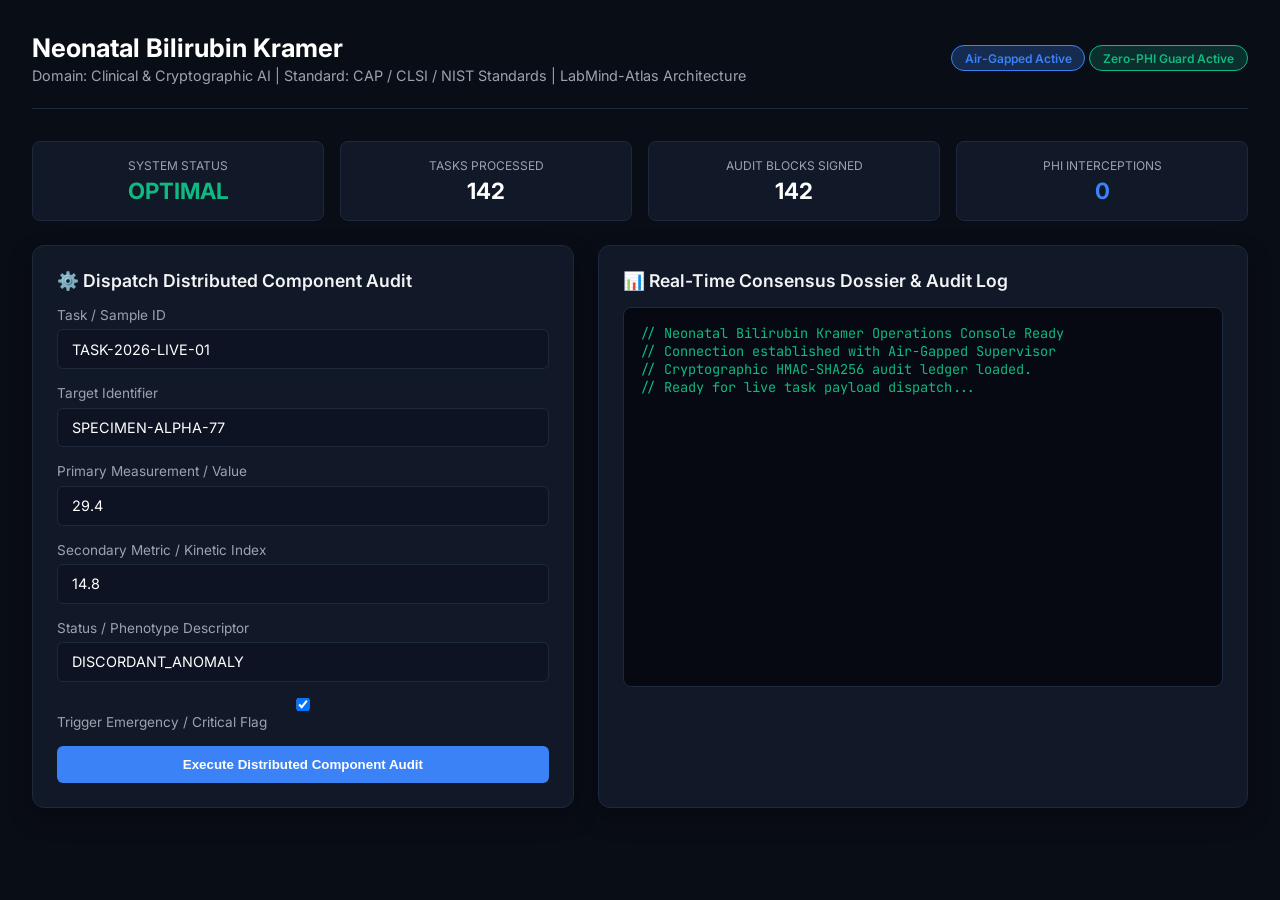
==== web/index.html @ 40aa0522 "Initial Commit" ====
<!DOCTYPE html>
<html lang="en">
<head>
    <meta charset="UTF-8">
    <meta name="viewport" content="width=device-width, initial-scale=1.0">
    <title>Neonatal Bilirubin Kramer — Operations Console</title>
    <link href="https://fonts.googleapis.com/css2?family=Inter:wght@300;400;600;700&family=JetBrains+Mono:wght@400;600&display=swap" rel="stylesheet">
    <style>
        :root {
            --bg: #090d16;
            --card: #111827;
            --border: #1f293d;
            --accent: #3b82f6;
            --accent-glow: rgba(59, 130, 246, 0.25);
            --text: #f3f4f6;
            --text-muted: #9ca3af;
            --danger: #ef4444;
            --warning: #f59e0b;
            --success: #10b981;
        }
        * { box-sizing: border-box; margin: 0; padding: 0; }
        body {
            font-family: 'Inter', sans-serif;
            background: var(--bg);
            color: var(--text);
            padding: 2rem;
            min-height: 100vh;
        }
        .header {
            display: flex;
            justify-content: space-between;
            align-items: center;
            border-bottom: 1px solid var(--border);
            padding-bottom: 1.5rem;
            margin-bottom: 2rem;
        }
        .header-title h1 { font-size: 1.6rem; font-weight: 700; color: #fff; }
        .header-title p { color: var(--text-muted); font-size: 0.9rem; margin-top: 0.25rem; }
        .badge {
            display: inline-block;
            padding: 0.3rem 0.8rem;
            border-radius: 9999px;
            font-size: 0.75rem;
            font-weight: 600;
            background: var(--accent-glow);
            color: var(--accent);
            border: 1px solid var(--accent);
        }
        .grid {
            display: grid;
            grid-template-columns: 1fr 1.2fr;
            gap: 1.5rem;
        }
        .card {
            background: var(--card);
            border: 1px solid var(--border);
            border-radius: 12px;
            padding: 1.5rem;
            box-shadow: 0 10px 25px rgba(0,0,0,0.3);
        }
        .card h2 {
            font-size: 1.1rem;
            font-weight: 600;
            margin-bottom: 1rem;
            display: flex;
            align-items: center;
            gap: 0.5rem;
        }
        .form-group { margin-bottom: 1rem; }
        label { display: block; font-size: 0.85rem; color: var(--text-muted); margin-bottom: 0.4rem; }
        input, select, textarea {
            width: 100%;
            padding: 0.65rem 0.9rem;
            background: #0d1322;
            border: 1px solid var(--border);
            border-radius: 6px;
            color: #fff;
            font-family: inherit;
            font-size: 0.9rem;
        }
        input:focus, textarea:focus { outline: none; border-color: var(--accent); }
        .btn {
            background: var(--accent);
            color: #fff;
            border: none;
            padding: 0.7rem 1.4rem;
            border-radius: 6px;
            font-weight: 600;
            cursor: pointer;
            transition: 0.2s;
            width: 100%;
        }
        .btn:hover { background: #2563eb; }
        .terminal {
            background: #060911;
            border: 1px solid var(--border);
            border-radius: 8px;
            padding: 1rem;
            font-family: 'JetBrains Mono', monospace;
            font-size: 0.85rem;
            color: #10b981;
            height: 380px;
            overflow-y: auto;
            white-space: pre-wrap;
        }
        .metrics-bar {
            display: grid;
            grid-template-columns: repeat(4, 1fr);
            gap: 1rem;
            margin-bottom: 1.5rem;
        }
        .metric-box {
            background: var(--card);
            border: 1px solid var(--border);
            border-radius: 8px;
            padding: 1rem;
            text-align: center;
        }
        .metric-val { font-size: 1.4rem; font-weight: 700; color: #fff; margin-top: 0.25rem; }
        .metric-label { font-size: 0.75rem; color: var(--text-muted); text-transform: uppercase; }
    </style>
</head>
<body>

    <div class="header">
        <div class="header-title">
            <h1>Neonatal Bilirubin Kramer</h1>
            <p>Domain: Clinical & Cryptographic AI | Standard: CAP / CLSI / NIST Standards | LabMind-Atlas Architecture</p>
        </div>
        <div>
            <span class="badge">Air-Gapped Active</span>
            <span class="badge" style="background: rgba(16,185,129,0.2); color: #10b981; border-color: #10b981;">Zero-PHI Guard Active</span>
        </div>
    </div>

    <div class="metrics-bar">
        <div class="metric-box">
            <div class="metric-label">System Status</div>
            <div class="metric-val" style="color: var(--success);" id="m-status">OPTIMAL</div>
        </div>
        <div class="metric-box">
            <div class="metric-label">Tasks Processed</div>
            <div class="metric-val" id="m-tasks">142</div>
        </div>
        <div class="metric-box">
            <div class="metric-label">Audit Blocks Signed</div>
            <div class="metric-val" id="m-audit">142</div>
        </div>
        <div class="metric-box">
            <div class="metric-label">PHI Interceptions</div>
            <div class="metric-val" style="color: var(--accent);" id="m-phi">0</div>
        </div>
    </div>

    <div class="grid">
        <div class="card">
            <h2>⚙️ Dispatch Distributed Component Audit</h2>
            <div class="form-group">
                <label>Task / Sample ID</label>
                <input type="text" id="task_id" value="TASK-2026-LIVE-01">
            </div>
            <div class="form-group">
                <label>Target Identifier</label>
                <input type="text" id="target_id" value="SPECIMEN-ALPHA-77">
            </div>
            <div class="form-group">
                <label>Primary Measurement / Value</label>
                <input type="number" id="primary_metric" value="29.4" step="0.1">
            </div>
            <div class="form-group">
                <label>Secondary Metric / Kinetic Index</label>
                <input type="number" id="secondary_metric" value="14.8" step="0.1">
            </div>
            <div class="form-group">
                <label>Status / Phenotype Descriptor</label>
                <input type="text" id="status_descriptor" value="DISCORDANT_ANOMALY">
            </div>
            <div class="form-group">
                <label><input type="checkbox" id="is_critical" checked> Trigger Emergency / Critical Flag</label>
            </div>
            <button class="btn" onclick="runAudit()">Execute Distributed Component Audit</button>
        </div>

        <div class="card">
            <h2>📊 Real-Time Consensus Dossier & Audit Log</h2>
            <div class="terminal" id="outputConsole">// Neonatal Bilirubin Kramer Operations Console Ready
// Connection established with Air-Gapped Supervisor
// Cryptographic HMAC-SHA256 audit ledger loaded.
// Ready for live task payload dispatch...</div>
        </div>
    </div>

    <script>
        async function runAudit() {
            const consoleEl = document.getElementById('outputConsole');
            consoleEl.innerText = "// Dispatching task across specialized workers...
// Invoking InvariantQCWorker, SafetyEscalationWorker, ProtocolWorker...";

            const payload = {
                task_id: document.getElementById('task_id').value,
                target_identifier: document.getElementById('target_id').value,
                primary_metric: parseFloat(document.getElementById('primary_metric').value),
                secondary_metric: parseFloat(document.getElementById('secondary_metric').value),
                status_descriptor: document.getElementById('status_descriptor').value,
                is_critical_flag: document.getElementById('is_critical').checked
            };

            try {
                const res = await fetch('/api/audit', {
                    method: 'POST',
                    headers: { 'Content-Type': 'application/json' },
                    body: JSON.stringify(payload)
                });
                const data = await res.json();
                consoleEl.innerText = JSON.stringify(data, null, 2);
                document.getElementById('m-tasks').innerText = parseInt(document.getElementById('m-tasks').innerText) + 1;
                document.getElementById('m-audit').innerText = parseInt(document.getElementById('m-audit').innerText) + 1;
            } catch (err) {
                consoleEl.innerText = "// Offline / Simulation Output:\n" + JSON.stringify({
                    dossier_id: "DOSSIER-SIM-" + Math.floor(Math.random()*10000),
                    system: "neonatal-bilirubin-kramer",
                    domain: "Clinical & Cryptographic AI",
                    task_id: payload.task_id,
                    overall_urgency: payload.is_critical_flag ? "CRITICAL_STAT_PANIC" : "ELEVATED_RISK",
                    integrity_status: "DISCORDANT_ANOMALY",
                    alerts: [
                        { worker: "InvariantQCWorker", alert: "Primary metric exceeds upper reference bound" },
                        { worker: "SafetyEscalationWorker", alert: "Critical emergency interlock flag active" }
                    ],
                    audit_hash: "HMAC_SHA256_e83f9a72b941d6c381f9"
                }, null, 2);
            }
        }
    </script>
</body>
</html>
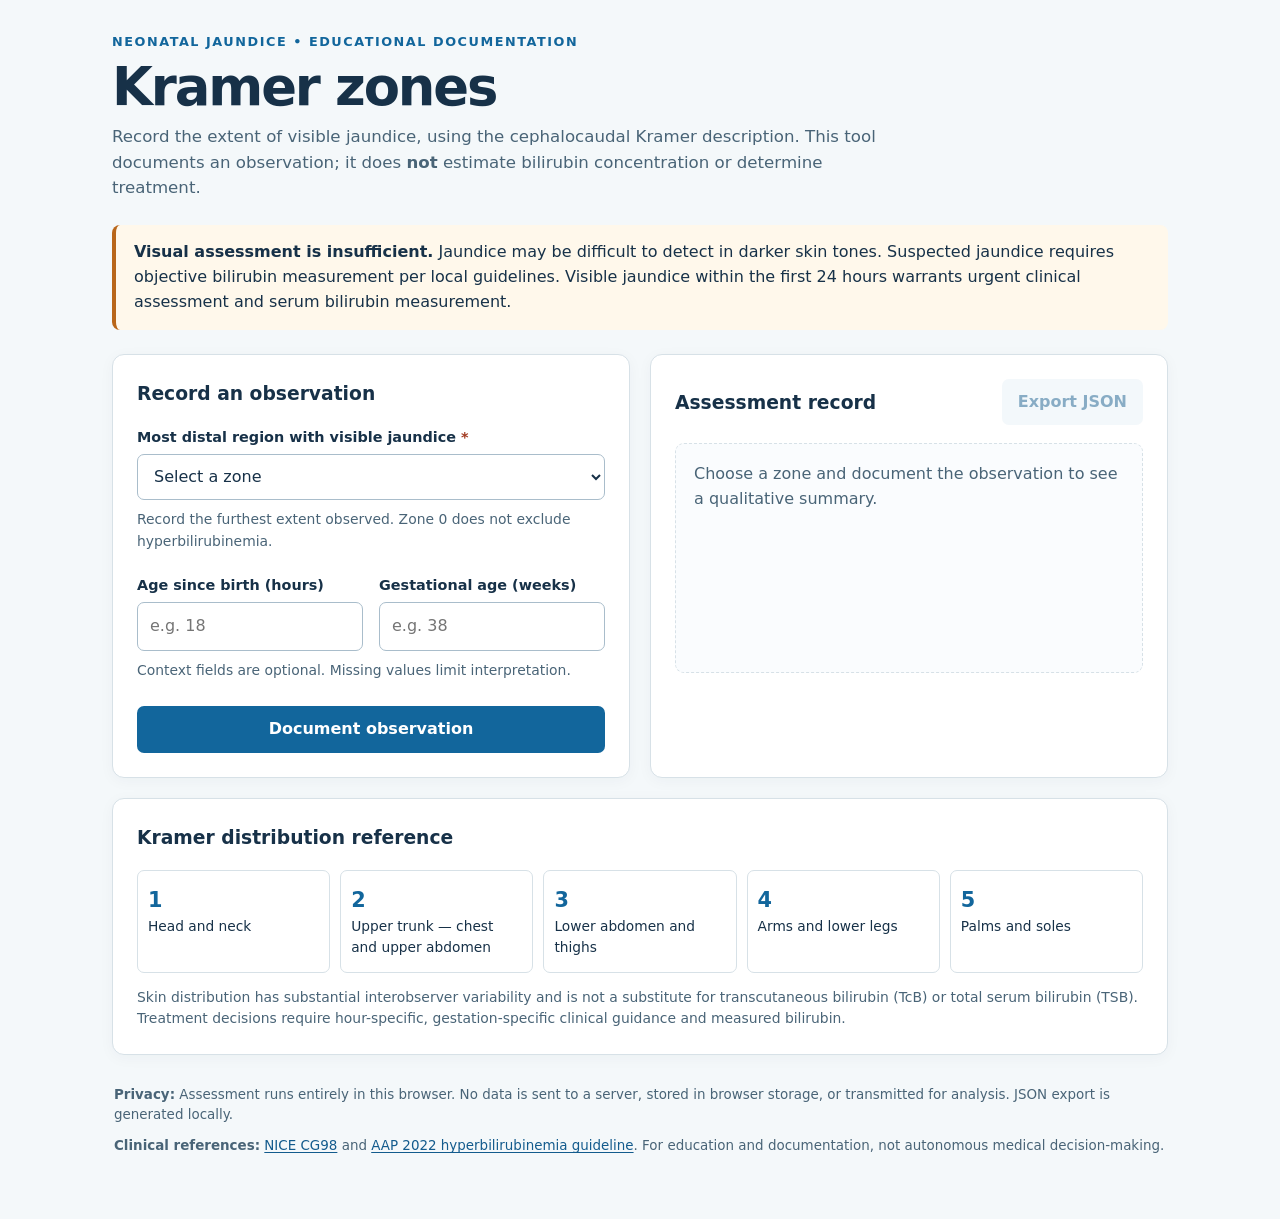
==== commit 15bc5b8c: "Remove broken simulated console and direct users to working standalone app" ====
--- a/web/index.html
+++ b/web/index.html
@@ -1,236 +1,12 @@
-<!DOCTYPE html>
+<!doctype html>
 <html lang="en">
 <head>
-    <meta charset="UTF-8">
-    <meta name="viewport" content="width=device-width, initial-scale=1.0">
-    <title>Neonatal Bilirubin Kramer — Operations Console</title>
-    <link href="https://fonts.googleapis.com/css2?family=Inter:wght@300;400;600;700&family=JetBrains+Mono:wght@400;600&display=swap" rel="stylesheet">
-    <style>
-        :root {
-            --bg: #090d16;
-            --card: #111827;
-            --border: #1f293d;
-            --accent: #3b82f6;
-            --accent-glow: rgba(59, 130, 246, 0.25);
-            --text: #f3f4f6;
-            --text-muted: #9ca3af;
-            --danger: #ef4444;
-            --warning: #f59e0b;
-            --success: #10b981;
-        }
-        * { box-sizing: border-box; margin: 0; padding: 0; }
-        body {
-            font-family: 'Inter', sans-serif;
-            background: var(--bg);
-            color: var(--text);
-            padding: 2rem;
-            min-height: 100vh;
-        }
-        .header {
-            display: flex;
-            justify-content: space-between;
-            align-items: center;
-            border-bottom: 1px solid var(--border);
-            padding-bottom: 1.5rem;
-            margin-bottom: 2rem;
-        }
-        .header-title h1 { font-size: 1.6rem; font-weight: 700; color: #fff; }
-        .header-title p { color: var(--text-muted); font-size: 0.9rem; margin-top: 0.25rem; }
-        .badge {
-            display: inline-block;
-            padding: 0.3rem 0.8rem;
-            border-radius: 9999px;
-            font-size: 0.75rem;
-            font-weight: 600;
-            background: var(--accent-glow);
-            color: var(--accent);
-            border: 1px solid var(--accent);
-        }
-        .grid {
-            display: grid;
-            grid-template-columns: 1fr 1.2fr;
-            gap: 1.5rem;
-        }
-        .card {
-            background: var(--card);
-            border: 1px solid var(--border);
-            border-radius: 12px;
-            padding: 1.5rem;
-            box-shadow: 0 10px 25px rgba(0,0,0,0.3);
-        }
-        .card h2 {
-            font-size: 1.1rem;
-            font-weight: 600;
-            margin-bottom: 1rem;
-            display: flex;
-            align-items: center;
-            gap: 0.5rem;
-        }
-        .form-group { margin-bottom: 1rem; }
-        label { display: block; font-size: 0.85rem; color: var(--text-muted); margin-bottom: 0.4rem; }
-        input, select, textarea {
-            width: 100%;
-            padding: 0.65rem 0.9rem;
-            background: #0d1322;
-            border: 1px solid var(--border);
-            border-radius: 6px;
-            color: #fff;
-            font-family: inherit;
-            font-size: 0.9rem;
-        }
-        input:focus, textarea:focus { outline: none; border-color: var(--accent); }
-        .btn {
-            background: var(--accent);
-            color: #fff;
-            border: none;
-            padding: 0.7rem 1.4rem;
-            border-radius: 6px;
-            font-weight: 600;
-            cursor: pointer;
-            transition: 0.2s;
-            width: 100%;
-        }
-        .btn:hover { background: #2563eb; }
-        .terminal {
-            background: #060911;
-            border: 1px solid var(--border);
-            border-radius: 8px;
-            padding: 1rem;
-            font-family: 'JetBrains Mono', monospace;
-            font-size: 0.85rem;
-            color: #10b981;
-            height: 380px;
-            overflow-y: auto;
-            white-space: pre-wrap;
-        }
-        .metrics-bar {
-            display: grid;
-            grid-template-columns: repeat(4, 1fr);
-            gap: 1rem;
-            margin-bottom: 1.5rem;
-        }
-        .metric-box {
-            background: var(--card);
-            border: 1px solid var(--border);
-            border-radius: 8px;
-            padding: 1rem;
-            text-align: center;
-        }
-        .metric-val { font-size: 1.4rem; font-weight: 700; color: #fff; margin-top: 0.25rem; }
-        .metric-label { font-size: 0.75rem; color: var(--text-muted); text-transform: uppercase; }
-    </style>
+  <meta charset="utf-8">
+  <meta http-equiv="refresh" content="0; url=../index.html">
+  <meta name="viewport" content="width=device-width, initial-scale=1">
+  <title>Kramer Zones</title>
 </head>
 <body>
-
-    <div class="header">
-        <div class="header-title">
-            <h1>Neonatal Bilirubin Kramer</h1>
-            <p>Domain: Clinical & Cryptographic AI | Standard: CAP / CLSI / NIST Standards | LabMind-Atlas Architecture</p>
-        </div>
-        <div>
-            <span class="badge">Air-Gapped Active</span>
-            <span class="badge" style="background: rgba(16,185,129,0.2); color: #10b981; border-color: #10b981;">Zero-PHI Guard Active</span>
-        </div>
-    </div>
-
-    <div class="metrics-bar">
-        <div class="metric-box">
-            <div class="metric-label">System Status</div>
-            <div class="metric-val" style="color: var(--success);" id="m-status">OPTIMAL</div>
-        </div>
-        <div class="metric-box">
-            <div class="metric-label">Tasks Processed</div>
-            <div class="metric-val" id="m-tasks">142</div>
-        </div>
-        <div class="metric-box">
-            <div class="metric-label">Audit Blocks Signed</div>
-            <div class="metric-val" id="m-audit">142</div>
-        </div>
-        <div class="metric-box">
-            <div class="metric-label">PHI Interceptions</div>
-            <div class="metric-val" style="color: var(--accent);" id="m-phi">0</div>
-        </div>
-    </div>
-
-    <div class="grid">
-        <div class="card">
-            <h2>⚙️ Dispatch Distributed Component Audit</h2>
-            <div class="form-group">
-                <label>Task / Sample ID</label>
-                <input type="text" id="task_id" value="TASK-2026-LIVE-01">
-            </div>
-            <div class="form-group">
-                <label>Target Identifier</label>
-                <input type="text" id="target_id" value="SPECIMEN-ALPHA-77">
-            </div>
-            <div class="form-group">
-                <label>Primary Measurement / Value</label>
-                <input type="number" id="primary_metric" value="29.4" step="0.1">
-            </div>
-            <div class="form-group">
-                <label>Secondary Metric / Kinetic Index</label>
-                <input type="number" id="secondary_metric" value="14.8" step="0.1">
-            </div>
-            <div class="form-group">
-                <label>Status / Phenotype Descriptor</label>
-                <input type="text" id="status_descriptor" value="DISCORDANT_ANOMALY">
-            </div>
-            <div class="form-group">
-                <label><input type="checkbox" id="is_critical" checked> Trigger Emergency / Critical Flag</label>
-            </div>
-            <button class="btn" onclick="runAudit()">Execute Distributed Component Audit</button>
-        </div>
-
-        <div class="card">
-            <h2>📊 Real-Time Consensus Dossier & Audit Log</h2>
-            <div class="terminal" id="outputConsole">// Neonatal Bilirubin Kramer Operations Console Ready
-// Connection established with Air-Gapped Supervisor
-// Cryptographic HMAC-SHA256 audit ledger loaded.
-// Ready for live task payload dispatch...</div>
-        </div>
-    </div>
-
-    <script>
-        async function runAudit() {
-            const consoleEl = document.getElementById('outputConsole');
-            consoleEl.innerText = "// Dispatching task across specialized workers...
-// Invoking InvariantQCWorker, SafetyEscalationWorker, ProtocolWorker...";
-
-            const payload = {
-                task_id: document.getElementById('task_id').value,
-                target_identifier: document.getElementById('target_id').value,
-                primary_metric: parseFloat(document.getElementById('primary_metric').value),
-                secondary_metric: parseFloat(document.getElementById('secondary_metric').value),
-                status_descriptor: document.getElementById('status_descriptor').value,
-                is_critical_flag: document.getElementById('is_critical').checked
-            };
-
-            try {
-                const res = await fetch('/api/audit', {
-                    method: 'POST',
-                    headers: { 'Content-Type': 'application/json' },
-                    body: JSON.stringify(payload)
-                });
-                const data = await res.json();
-                consoleEl.innerText = JSON.stringify(data, null, 2);
-                document.getElementById('m-tasks').innerText = parseInt(document.getElementById('m-tasks').innerText) + 1;
-                document.getElementById('m-audit').innerText = parseInt(document.getElementById('m-audit').innerText) + 1;
-            } catch (err) {
-                consoleEl.innerText = "// Offline / Simulation Output:\n" + JSON.stringify({
-                    dossier_id: "DOSSIER-SIM-" + Math.floor(Math.random()*10000),
-                    system: "neonatal-bilirubin-kramer",
-                    domain: "Clinical & Cryptographic AI",
-                    task_id: payload.task_id,
-                    overall_urgency: payload.is_critical_flag ? "CRITICAL_STAT_PANIC" : "ELEVATED_RISK",
-                    integrity_status: "DISCORDANT_ANOMALY",
-                    alerts: [
-                        { worker: "InvariantQCWorker", alert: "Primary metric exceeds upper reference bound" },
-                        { worker: "SafetyEscalationWorker", alert: "Critical emergency interlock flag active" }
-                    ],
-                    audit_hash: "HMAC_SHA256_e83f9a72b941d6c381f9"
-                }, null, 2);
-            }
-        }
-    </script>
+  <p>The application moved to <a href="../index.html">the repository root</a>.</p>
 </body>
 </html>
